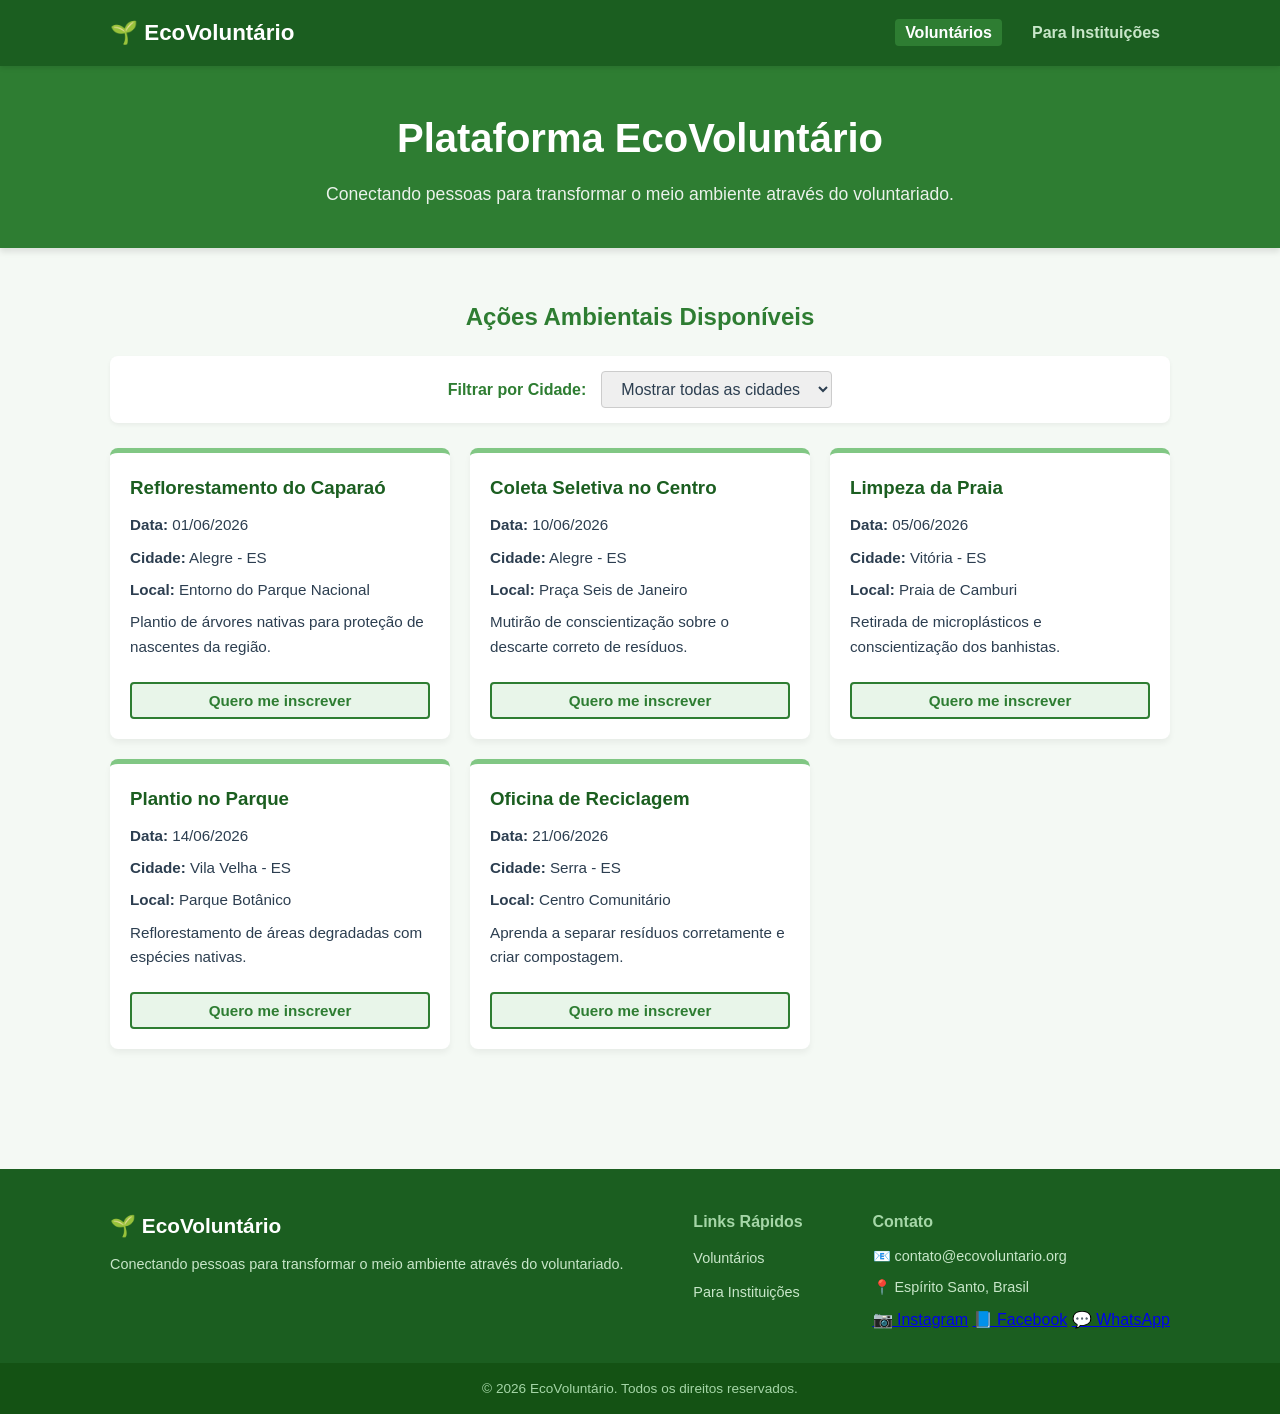
==== index.html @ f9b3243f "feat: adiciona redes sociais no footer" ====
<!DOCTYPE html>
<html lang="pt-BR">

<head>
    <meta charset="UTF-8">
    <meta name="viewport" content="width=device-width, initial-scale=1.0">
    <title>EcoVoluntário</title>
    <link rel="icon" type="image/x-icon" href="src/img/nature.png">
    <link rel="stylesheet" href="style.css">
</head>

<body>

    <nav class="navbar">
        <div class="nav-container">
            <a href="index.html" class="nav-logo">🌱 EcoVoluntário</a>
            <ul class="nav-menu">
                <li><a href="index.html" class="active">Voluntários</a></li>
                <li><a href="instituicao.html">Para Instituições</a></li>
            </ul>
        </div>
    </nav>

    <header>
        <h1>Plataforma EcoVoluntário</h1>
        <p>Conectando pessoas para transformar o meio ambiente através do voluntariado.</p>
    </header>

    <main class="container">
        <section class="acoes-section">
            <h2>Ações Ambientais Disponíveis</h2>

            <div class="filtro-container">
                <label for="filtro-cidade">Filtrar por Cidade:</label>
                <select id="filtro-cidade">
                    <option value="todos">Mostrar todas as cidades</option>
                    <option value="Alegre">Alegre</option>
                    <option value="Vitória">Vitória</option>
                    <option value="Vila Velha">Vila Velha</option>
                    <option value="Serra">Serra</option>
                </select>
            </div>

            <div class="cards-grid" id="cards-grid">
                <div class="card" data-cidade="Alegre">
                    <h3>Reflorestamento do Caparaó</h3>
                    <p><strong>Data:</strong> 01/06/2026</p>
                    <p><strong>Cidade:</strong> Alegre - ES</p>
                    <p><strong>Local:</strong> Entorno do Parque Nacional</p>
                    <p>Plantio de árvores nativas para proteção de nascentes da região.</p>
                    <button class="btn-card" data-acao-id="reflorestamento-alegre">Quero me inscrever</button>
                </div>

                <div class="card" data-cidade="Alegre">
                    <h3>Coleta Seletiva no Centro</h3>
                    <p><strong>Data:</strong> 10/06/2026</p>
                    <p><strong>Cidade:</strong> Alegre - ES</p>
                    <p><strong>Local:</strong> Praça Seis de Janeiro</p>
                    <p>Mutirão de conscientização sobre o descarte correto de resíduos.</p>
                    <button class="btn-card" data-acao-id="coleta-alegre">Quero me inscrever</button>
                </div>

                <div class="card" data-cidade="Vitória">
                    <h3>Limpeza da Praia</h3>
                    <p><strong>Data:</strong> 05/06/2026</p>
                    <p><strong>Cidade:</strong> Vitória - ES</p>
                    <p><strong>Local:</strong> Praia de Camburi</p>
                    <p>Retirada de microplásticos e conscientização dos banhistas.</p>
                    <button class="btn-card" data-acao-id="praia">Quero me inscrever</button>
                </div>

                <div class="card" data-cidade="Vila Velha">
                    <h3>Plantio no Parque</h3>
                    <p><strong>Data:</strong> 14/06/2026</p>
                    <p><strong>Cidade:</strong> Vila Velha - ES</p>
                    <p><strong>Local:</strong> Parque Botânico</p>
                    <p>Reflorestamento de áreas degradadas com espécies nativas.</p>
                    <button class="btn-card" data-acao-id="plantio">Quero me inscrever</button>
                </div>

                <div class="card" data-cidade="Serra">
                    <h3>Oficina de Reciclagem</h3>
                    <p><strong>Data:</strong> 21/06/2026</p>
                    <p><strong>Cidade:</strong> Serra - ES</p>
                    <p><strong>Local:</strong> Centro Comunitário</p>
                    <p>Aprenda a separar resíduos corretamente e criar compostagem.</p>
                    <button class="btn-card" data-acao-id="reciclagem">Quero me inscrever</button>
                </div>
            </div>
        </section>
    </main>

    <div id="modal-inscricao" class="modal">
        <div class="modal-content">
            <span class="btn-fechar">&times;</span>
            <h2>Faça sua Inscrição</h2>
            <p>Junte-se a nós nessa ação pelo meio ambiente!</p>
            
            <form id="form-voluntario">
                <div class="form-group">
                    <label for="nome">Nome Completo:</label>
                    <input type="text" id="nome" required placeholder="Digite seu nome">
                </div>

                <div class="form-group">
                    <label for="email">E-mail:</label>
                    <input type="email" id="email" required placeholder="seu.email@exemplo.com">
                </div>

                <div class="form-group">
                    <label for="acao-visivel">Ação Selecionada:</label>
                    <input type="text" id="acao-visivel" readonly style="background-color: #e8f5e9; color: #2e7d32; font-weight: bold; border: 1px solid #81c784;">
                </div>

                <button type="submit" class="btn-enviar">Confirmar Inscrição</button>
            </form>
        </div>
    </div>
<footer class="footer">
    <div class="footer-container">
        <div class="footer-coluna">
            <h3>🌱 EcoVoluntário</h3>
            <p>Conectando pessoas para transformar o meio ambiente através do voluntariado.</p>
        </div>
        <div class="footer-coluna">
            <h4>Links Rápidos</h4>
            <ul>
                <li><a href="index.html">Voluntários</a></li>
                <li><a href="instituicao.html">Para Instituições</a></li>
            </ul>
        </div>
        <div class="footer-coluna">
            <h4>Contato</h4>
            <p>📧 contato@ecovoluntario.org</p>
            <p>📍 Espírito Santo, Brasil</p>
            <div class="footer-redes">
                <a href="#">📷 Instagram</a>
                <a href="#">📘 Facebook</a>
                <a href="#">💬 WhatsApp</a>
            </div>
        </div>
    </div>
    <div class="footer-bottom">
        <p>© 2026 EcoVoluntário. Todos os direitos reservados.</p>
    </div>
</footer>
    <script src="script.js"></script>
</body>

</html>
---- style.css ----
/* Configurações Globais */
* {
    margin: 0;
    padding: 0;
    box-sizing: border-box;
}

body {
    font-family: 'Segoe UI', Tahoma, Geneva, Verdana, sans-serif;
    background-color: #f4f9f4;
    color: #2c3e50;
    line-height: 1.6;
}

.container {
    max-width: 1100px;
    margin: 0 auto;
    padding: 20px;
}

/*Navbar*/
.navbar {
    background-color: #1b5e20;
    padding: 15px 0;
    position: sticky;
    top: 0;
    z-index: 1000;
    box-shadow: 0 2px 5px rgba(0,0,0,0.1);
}

.nav-container {
    max-width: 1100px;
    margin: 0 auto;
    display: flex;
    justify-content: space-between;
    align-items: center;
    padding: 0 20px;
}

.nav-logo {
    color: white;
    font-size: 1.4rem;
    font-weight: bold;
    text-decoration: none;
}

.nav-menu {
    display: flex;
    list-style: none;
    gap: 20px;
}

.nav-menu a {
    color: #c8e6c9;
    text-decoration: none;
    font-weight: 600;
    font-size: 1rem;
    padding: 5px 10px;
    border-radius: 4px;
    transition: all 0.3s;
}

.nav-menu a:hover, .nav-menu a.active {
    color: white;
    background-color: #2e7d32;
}

/*Cabeçalho*/
header {
    background-color: #2e7d32;
    color: white;
    text-align: center;
    padding: 40px 20px;
    margin-bottom: 30px;
    box-shadow: 0 4px 6px rgba(0,0,0,0.1);
}

header h1 {
    font-size: 2.5rem;
    margin-bottom: 10px;
}

header p {
    font-size: 1.1rem;
    opacity: 0.9;
}

/* Seções */
h2 {
    color: #2e7d32;
    margin-bottom: 20px;
    text-align: center;
}

/* Filtro por Cidade */
.filtro-container {
    background: white;
    padding: 15px;
    border-radius: 8px;
    margin-bottom: 25px;
    box-shadow: 0 2px 4px rgba(0,0,0,0.05);
    display: flex;
    align-items: center;
    justify-content: center;
    gap: 15px;
}

.filtro-container label {
    font-weight: bold;
    color: #2e7d32;
}

.filtro-container select {
    padding: 8px 15px;
    border: 1px solid #ccc;
    border-radius: 4px;
    font-size: 1rem;
    color: #2c3e50;
    outline: none;
}

/* Cards */
.cards-grid {
    display: grid;
    grid-template-columns: repeat(auto-fit, minmax(280px, 1fr));
    gap: 20px;
    margin-bottom: 50px;
}

.card {
    background: white;
    padding: 20px;
    border-radius: 8px;
    border-top: 5px solid #81c784;
    box-shadow: 0 4px 6px rgba(0,0,0,0.05);
    transition: transform 0.2s;
}

.card:hover {
    transform: translateY(-5px);
}

.card h3 {
    margin-bottom: 10px;
    color: #1b5e20;
}

.card p {
    margin-bottom: 8px;
    font-size: 0.95rem;
}

/* Botão dos Cards */
.btn-card {
    display: inline-block;
    width: 100%;
    background-color: #e8f5e9;
    color: #2e7d32;
    border: 2px solid #2e7d32;
    padding: 8px 12px;
    font-size: 0.95rem;
    font-weight: bold;
    border-radius: 4px;
    cursor: pointer;
    transition: all 0.2s ease-in-out;
    margin-top: 15px;
}

.btn-card:hover {
    background-color: #2e7d32;
    color: white;
}

/* Formulário de Inscrição e Cadastro*/
.inscricao-section {
    background: white;
    max-width: 600px;
    margin: 0 auto 40px auto;
    padding: 30px;
    border-radius: 8px;
    box-shadow: 0 4px 10px rgba(0,0,0,0.08);
    border-top: 5px solid #2e7d32;
}

.inscricao-section p {
    text-align: center;
    margin-bottom: 25px;
    color: #7f8c8d;
}

.form-group {
    margin-bottom: 20px;
    text-align: left;
}

.form-group label {
    display: block;
    margin-bottom: 8px;
    font-weight: 600;
    color: #2c3e50;
}

.form-group input, .form-group select {
    width: 100%;
    padding: 12px;
    border: 1px solid #ccc;
    border-radius: 4px;
    font-size: 1rem;
    color: #2c3e50;
    background-color: #fff;
    outline: none;
    transition: border-color 0.2s;
}

.form-group input:focus, .form-group select:focus {
    border-color: #2e7d32;
    box-shadow: 0 0 0 2px rgba(46, 125, 50, 0.1);
}

.btn-enviar {
    display: block;
    width: 100%;
    background-color: #2e7d32;
    color: white;
    border: none;
    padding: 14px;
    font-size: 1.1rem;
    font-weight: bold;
    border-radius: 4px;
    cursor: pointer;
    transition: background 0.2s;
    margin-top: 10px;
}

.btn-enviar:hover {
    background-color: #1b5e20;
}

/* Pop-up */
.modal {
    display: none;
    position: fixed;
    z-index: 2000;
    left: 0;
    top: 0;
    width: 100%;
    height: 100%;
    background-color: rgba(0, 0, 0, 0.5);
    backdrop-filter: blur(3px);
    align-items: center;
    justify-content: center;
}

.modal-content {
    background-color: white;
    padding: 30px;
    border-radius: 8px;
    width: 90%;
    max-width: 500px;
    position: relative;
    box-shadow: 0 4px 20px rgba(0,0,0,0.15);
    animation: surgimento 0.3s ease-out;
}

@keyframes surgimento {
    from { transform: scale(0.8); opacity: 0; }
    to { transform: scale(1); opacity: 1; }
}

.btn-fechar {
    position: absolute;
    right: 20px;
    top: 15px;
    font-size: 2rem;
    font-weight: bold;
    color: #aaa;
    cursor: pointer;
    transition: color 0.2s;
}

.btn-fechar:hover {
    color: #e74c3c;
}
/* Footer */
.footer {
    background-color: #1b5e20;
    color: white;
    margin-top: 50px;
    padding: 40px 0 0 0;
}

.footer-container {
    max-width: 1100px;
    margin: 0 auto;
    padding: 0 20px;
    display: flex;
    justify-content: space-between;
    gap: 30px;
    flex-wrap: wrap;
}

.footer-coluna h3 {
    font-size: 1.3rem;
    margin-bottom: 10px;
    color: white;
}

.footer-coluna h4 {
    font-size: 1rem;
    margin-bottom: 10px;
    color: #a5d6a7;
}

.footer-coluna p {
    font-size: 0.9rem;
    color: #c8e6c9;
    margin-bottom: 8px;
}

.footer-coluna ul {
    list-style: none;
}

.footer-coluna ul li {
    margin-bottom: 8px;
}

.footer-coluna ul li a {
    color: #c8e6c9;
    text-decoration: none;
    font-size: 0.9rem;
    transition: color 0.2s;
}

.footer-coluna ul li a:hover {
    color: white;
}

.footer-bottom {
    text-align: center;
    margin-top: 30px;
    padding: 15px;
    background-color: #145214;
    font-size: 0.85rem;
    color: #a5d6a7;
}
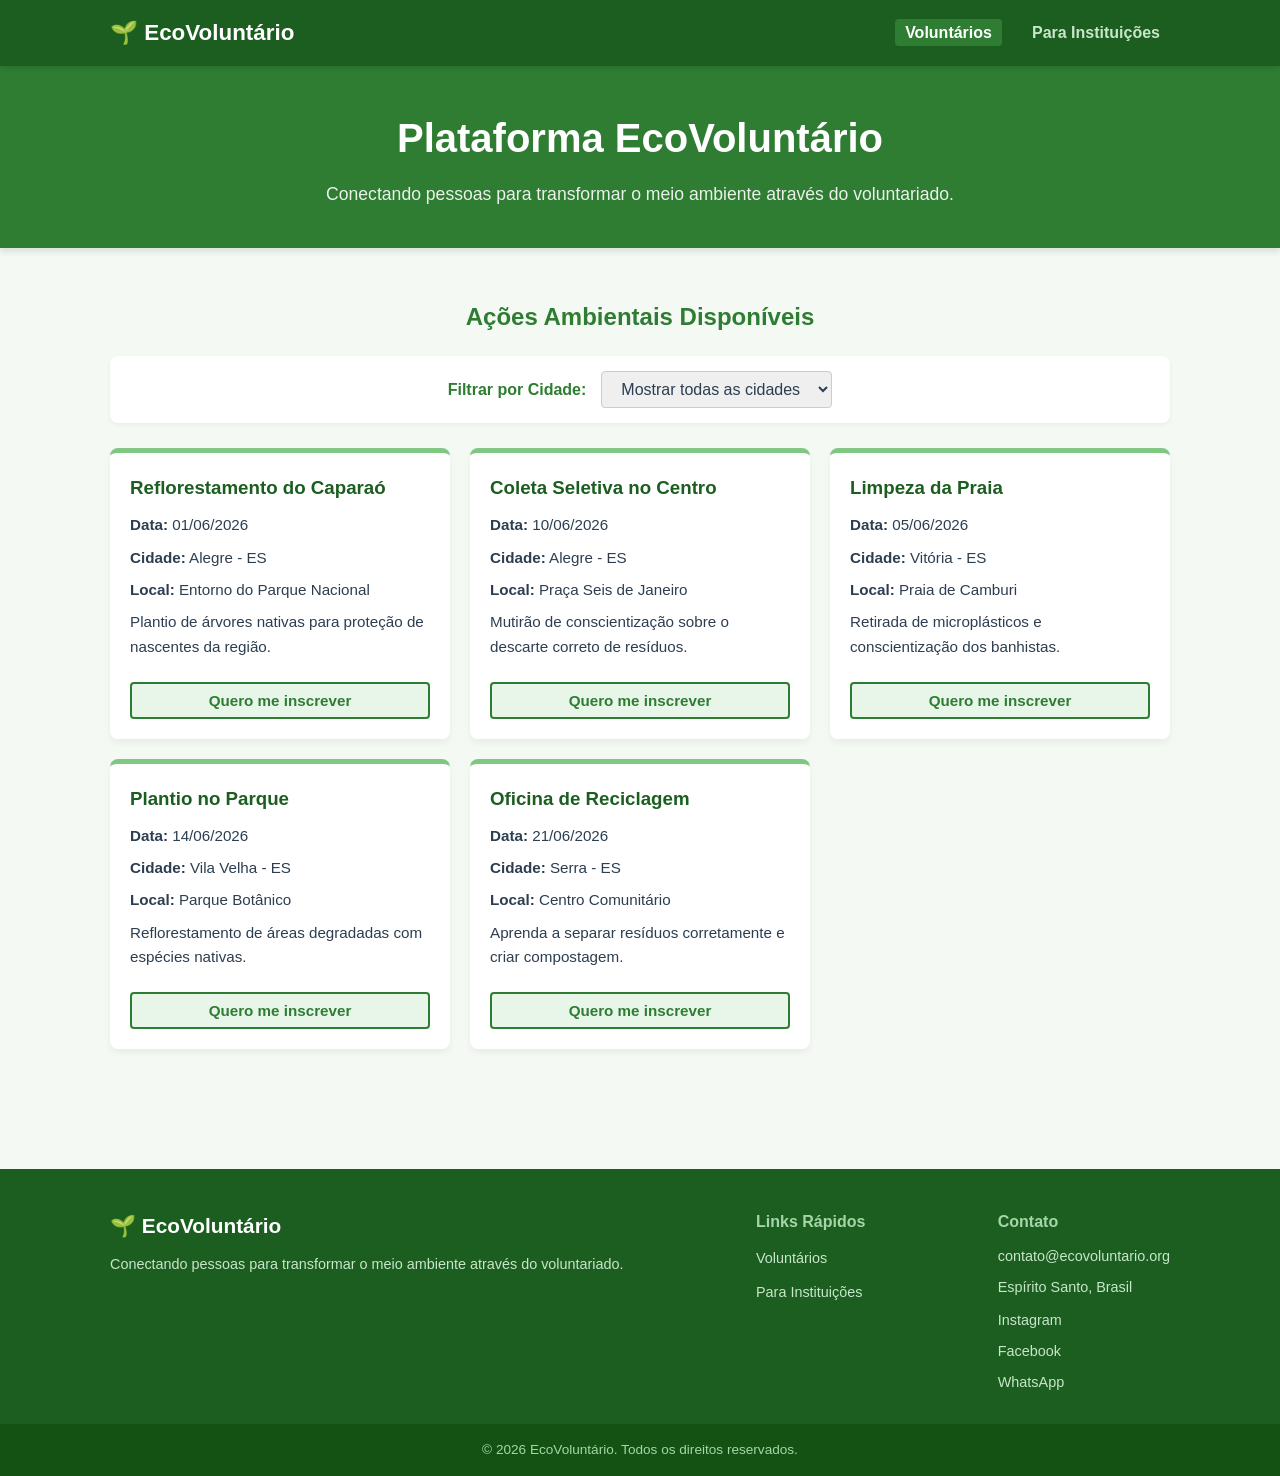
==== commit b4b124fe: "feat: adiciona rodape na pagina de instituicao para padronizacao visual" ====
--- a/index.html
+++ b/index.html
@@ -95,7 +95,7 @@
             <span class="btn-fechar">&times;</span>
             <h2>Faça sua Inscrição</h2>
             <p>Junte-se a nós nessa ação pelo meio ambiente!</p>
-            
+
             <form id="form-voluntario">
                 <div class="form-group">
                     <label for="nome">Nome Completo:</label>
@@ -109,41 +109,42 @@
 
                 <div class="form-group">
                     <label for="acao-visivel">Ação Selecionada:</label>
-                    <input type="text" id="acao-visivel" readonly style="background-color: #e8f5e9; color: #2e7d32; font-weight: bold; border: 1px solid #81c784;">
+                    <input type="text" id="acao-visivel" readonly
+                        style="background-color: #e8f5e9; color: #2e7d32; font-weight: bold; border: 1px solid #81c784;">
                 </div>
 
                 <button type="submit" class="btn-enviar">Confirmar Inscrição</button>
             </form>
         </div>
     </div>
-<footer class="footer">
-    <div class="footer-container">
-        <div class="footer-coluna">
-            <h3>🌱 EcoVoluntário</h3>
-            <p>Conectando pessoas para transformar o meio ambiente através do voluntariado.</p>
-        </div>
-        <div class="footer-coluna">
-            <h4>Links Rápidos</h4>
-            <ul>
-                <li><a href="index.html">Voluntários</a></li>
-                <li><a href="instituicao.html">Para Instituições</a></li>
-            </ul>
-        </div>
-        <div class="footer-coluna">
-            <h4>Contato</h4>
-            <p>📧 contato@ecovoluntario.org</p>
-            <p>📍 Espírito Santo, Brasil</p>
-            <div class="footer-redes">
-                <a href="#">📷 Instagram</a>
-                <a href="#">📘 Facebook</a>
-                <a href="#">💬 WhatsApp</a>
+    <footer class="footer">
+        <div class="footer-container">
+            <div class="footer-coluna">
+                <h3>🌱 EcoVoluntário</h3>
+                <p>Conectando pessoas para transformar o meio ambiente através do voluntariado.</p>
+            </div>
+            <div class="footer-coluna">
+                <h4>Links Rápidos</h4>
+                <ul>
+                    <li><a href="index.html">Voluntários</a></li>
+                    <li><a href="instituicao.html">Para Instituições</a></li>
+                </ul>
+            </div>
+            <div class="footer-coluna">
+                <h4>Contato</h4>
+                <p>contato@ecovoluntario.org</p>
+                <p>Espírito Santo, Brasil</p>
+                <div class="footer-redes">
+                    <a href="#">Instagram</a>
+                    <a href="#">Facebook</a>
+                    <a href="#">WhatsApp</a>
+                </div>
             </div>
         </div>
-    </div>
-    <div class="footer-bottom">
-        <p>© 2026 EcoVoluntário. Todos os direitos reservados.</p>
-    </div>
-</footer>
+        <div class="footer-bottom">
+            <p>© 2026 EcoVoluntário. Todos os direitos reservados.</p>
+        </div>
+    </footer>
     <script src="script.js"></script>
 </body>
 
--- a/style.css
+++ b/style.css
@@ -343,4 +343,22 @@
     background-color: #145214;
     font-size: 0.85rem;
     color: #a5d6a7;
+}
+/* Redes Sociais do Footer */
+.footer-redes {
+    display: flex;
+    flex-direction: column;
+    gap: 8px;
+    margin-top: 10px;
+}
+
+.footer-redes a {
+    color: #c8e6c9;
+    text-decoration: none;
+    font-size: 0.9rem;
+    transition: color 0.2s;
+}
+
+.footer-redes a:hover {
+    color: white;
 }
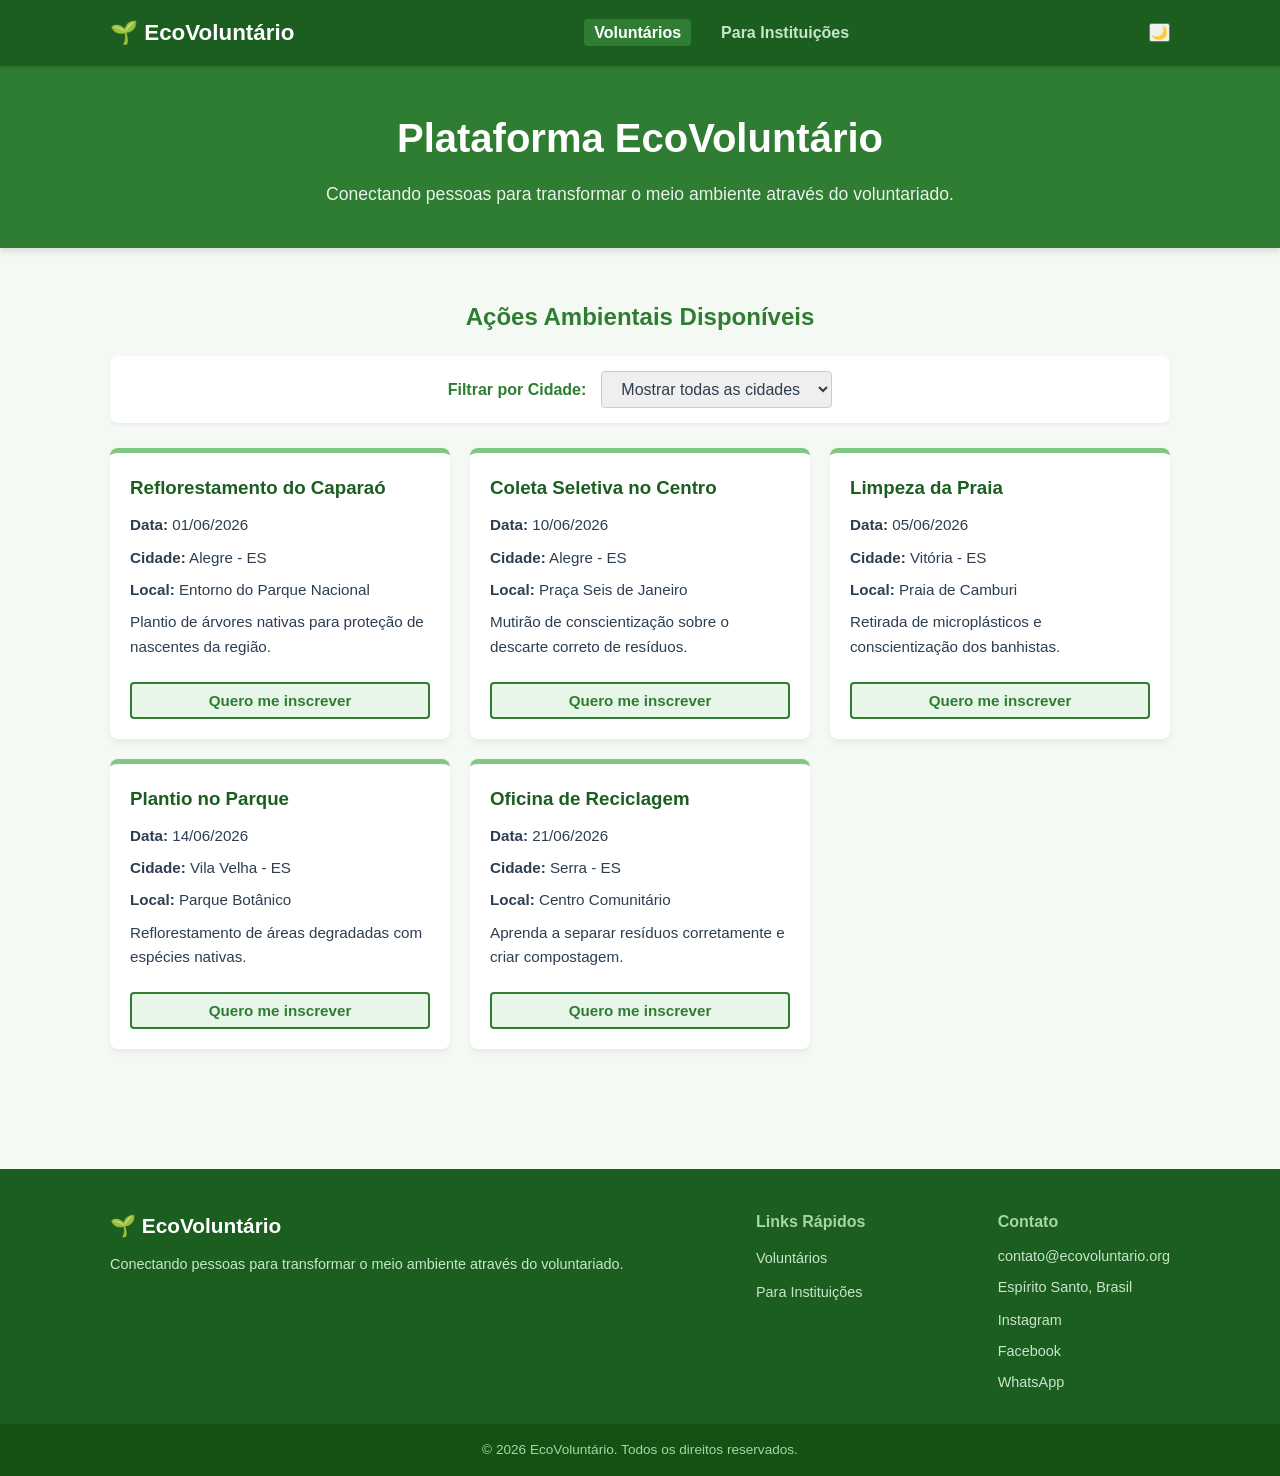
==== commit f8db5392: "feat: adiciona modo escuro frontend" ====
--- a/index.html
+++ b/index.html
@@ -18,6 +18,7 @@
                 <li><a href="index.html" class="active">Voluntários</a></li>
                 <li><a href="instituicao.html">Para Instituições</a></li>
             </ul>
+            <button id="btn-tema">🌙</button>
         </div>
     </nav>
 
--- a/style.css
+++ b/style.css
@@ -281,6 +281,40 @@
 .btn-fechar:hover {
     color: #e74c3c;
 }
+
+.btn-tema {
+    background:none;
+    border:none;
+    font-size:1.5rem;
+    cursor:pointer;
+    margin-left:15px;
+}
+
+   /*modo escuro*/
+body.dark-mode {
+    background-color: #121212;
+    color: #e0e0e0;
+}
+
+body.dark-mode .navbar,
+body.dark-mode .footer {
+    background-color: #1e1e1e;
+    color: #ffffff;
+    border-color: #333;
+}
+
+body.dark-mode .card,
+body.dark-mode .modal-content {
+    background-color: #1e1e1e;
+    color: #e0e0e0;
+    box-shadow: 0 4px 8px rgba(255, 255, 255, 0.05);
+}
+
+body.dark-mode .card h3,
+body.dark-mode h1, 
+body.dark-mode h2 {
+    color: #81c784;
+}
 /* Footer */
 .footer {
     background-color: #1b5e20;
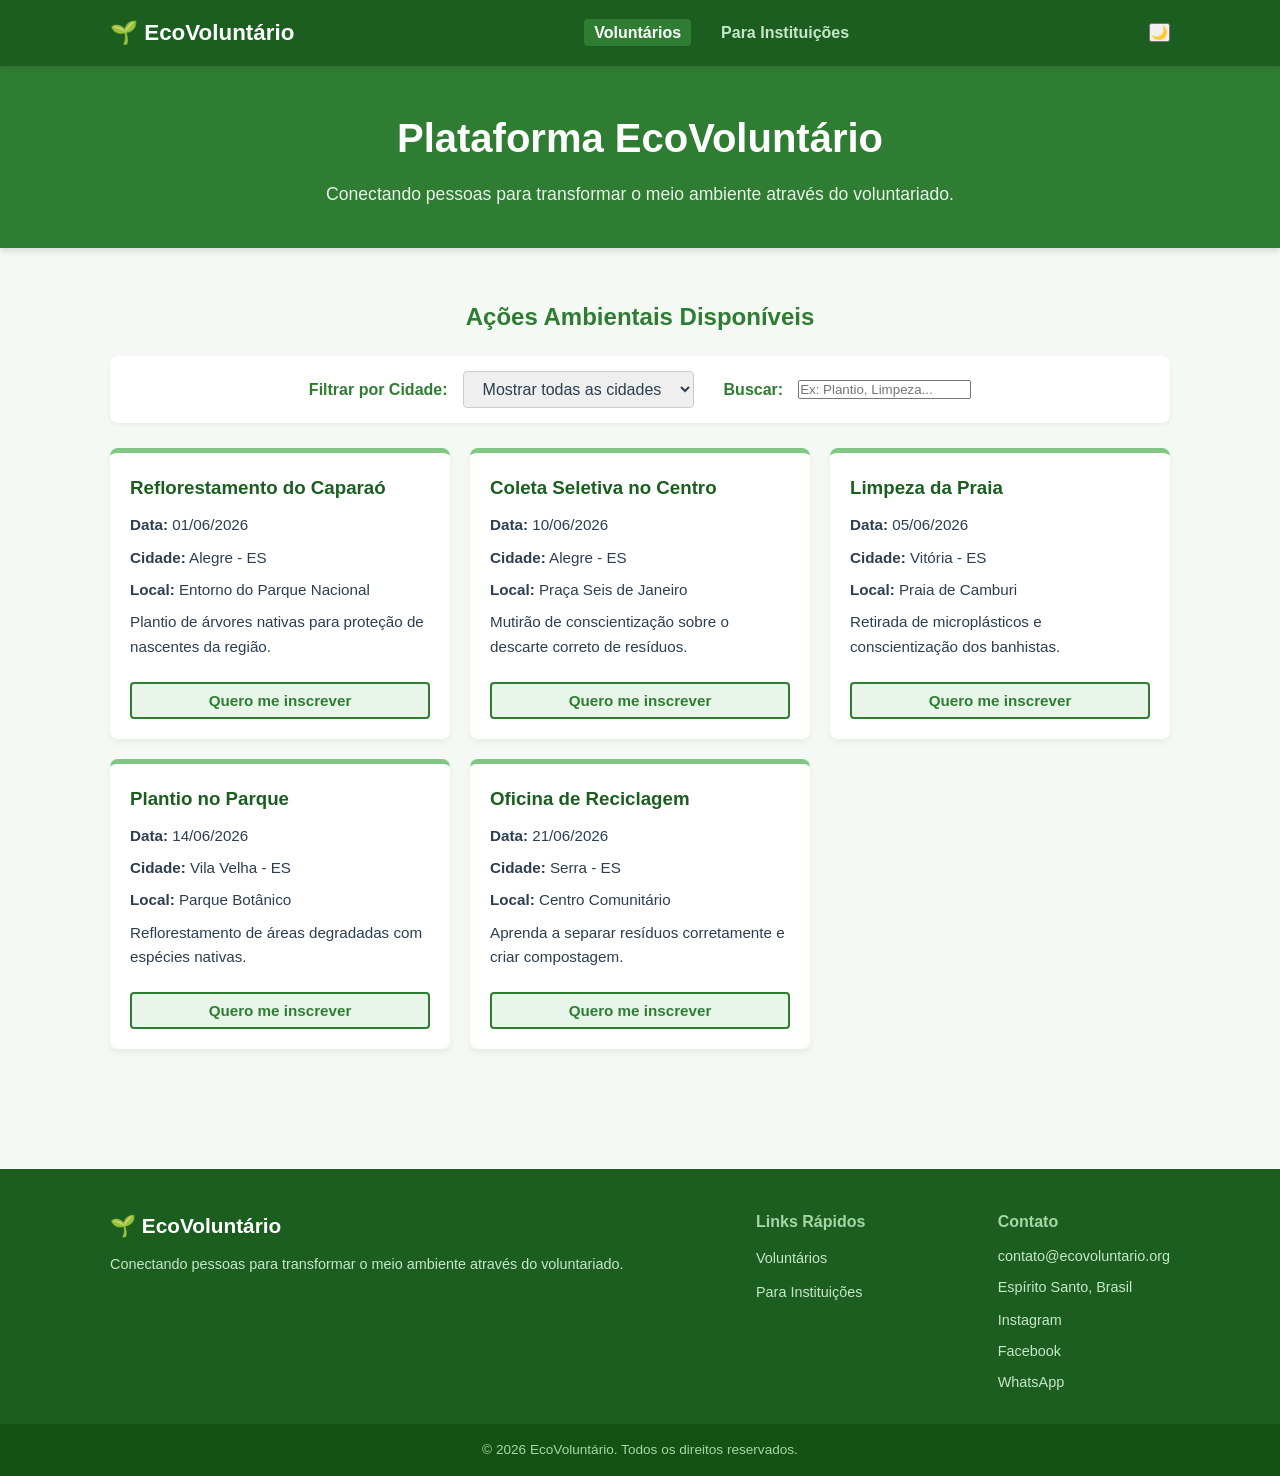
==== commit 96fdfdde: "feat: cria campo de busca de texto" ====
--- a/index.html
+++ b/index.html
@@ -40,6 +40,9 @@
                     <option value="Vila Velha">Vila Velha</option>
                     <option value="Serra">Serra</option>
                 </select>
+                <label for="busca-texto" style="margin-left: 15px;">Buscar:</label>
+                <input type="text" id="busca-texto" placeholder="Ex: Plantio, Limpeza...">
+
             </div>
 
             <div class="cards-grid" id="cards-grid">
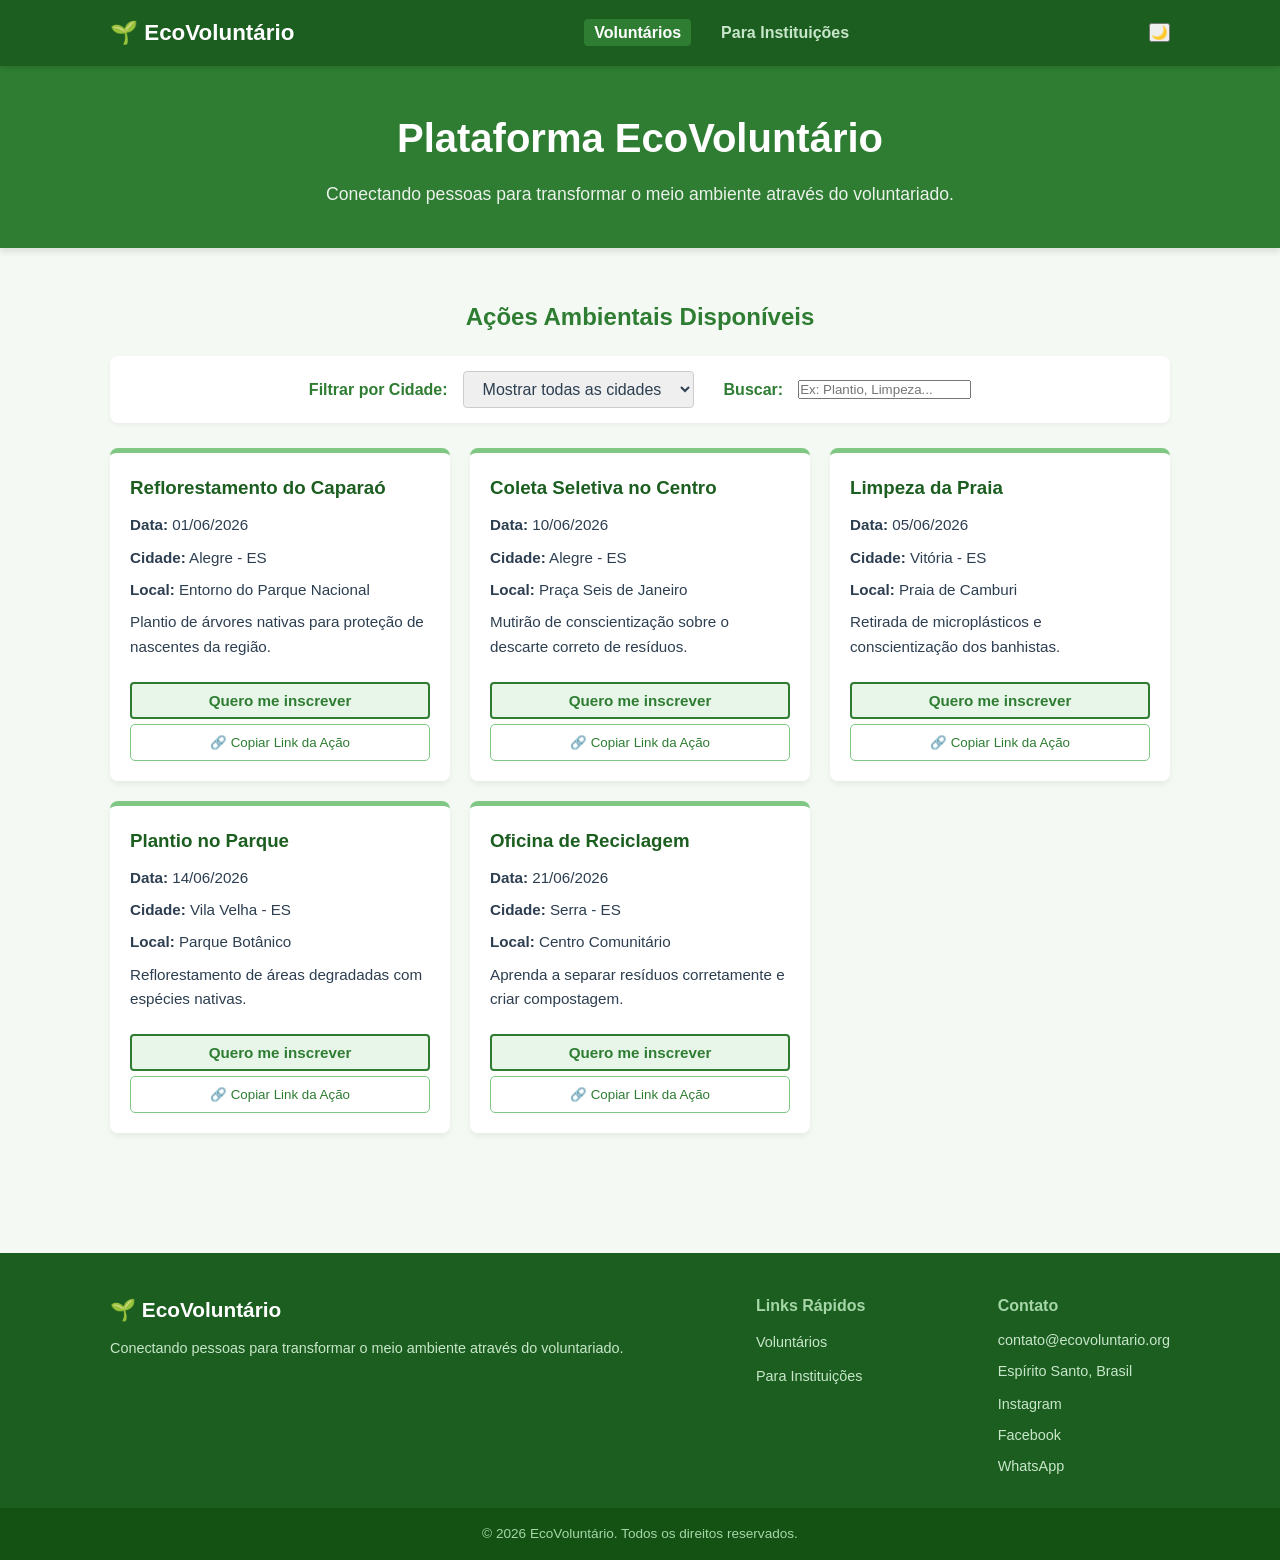
==== commit 3c82869d: "feat: adiciona botão para copartilhar a ação" ====
--- a/index.html
+++ b/index.html
@@ -53,6 +53,7 @@
                     <p><strong>Local:</strong> Entorno do Parque Nacional</p>
                     <p>Plantio de árvores nativas para proteção de nascentes da região.</p>
                     <button class="btn-card" data-acao-id="reflorestamento-alegre">Quero me inscrever</button>
+                    <button class="btn-share">🔗 Copiar Link da Ação</button>
                 </div>
 
                 <div class="card" data-cidade="Alegre">
@@ -62,6 +63,7 @@
                     <p><strong>Local:</strong> Praça Seis de Janeiro</p>
                     <p>Mutirão de conscientização sobre o descarte correto de resíduos.</p>
                     <button class="btn-card" data-acao-id="coleta-alegre">Quero me inscrever</button>
+                    <button class="btn-share">🔗 Copiar Link da Ação</button>
                 </div>
 
                 <div class="card" data-cidade="Vitória">
@@ -71,6 +73,7 @@
                     <p><strong>Local:</strong> Praia de Camburi</p>
                     <p>Retirada de microplásticos e conscientização dos banhistas.</p>
                     <button class="btn-card" data-acao-id="praia">Quero me inscrever</button>
+                    <button class="btn-share">🔗 Copiar Link da Ação</button>
                 </div>
 
                 <div class="card" data-cidade="Vila Velha">
@@ -80,6 +83,7 @@
                     <p><strong>Local:</strong> Parque Botânico</p>
                     <p>Reflorestamento de áreas degradadas com espécies nativas.</p>
                     <button class="btn-card" data-acao-id="plantio">Quero me inscrever</button>
+                    <button class="btn-share">🔗 Copiar Link da Ação</button>
                 </div>
 
                 <div class="card" data-cidade="Serra">
@@ -89,6 +93,7 @@
                     <p><strong>Local:</strong> Centro Comunitário</p>
                     <p>Aprenda a separar resíduos corretamente e criar compostagem.</p>
                     <button class="btn-card" data-acao-id="reciclagem">Quero me inscrever</button>
+                    <button class="btn-share">🔗 Copiar Link da Ação</button>
                 </div>
             </div>
         </section>
--- a/style.css
+++ b/style.css
@@ -289,6 +289,21 @@
     cursor:pointer;
     margin-left:15px;
 }
+.btn-share {
+    background: transparent;
+    border: 1px solid #81c784;
+    color: #2e7d32;
+    padding: 10px;
+    border-radius: 5px;
+    cursor: pointer;
+    margin-top: 5px;
+    width: 100%;
+    transition: background-color 0.3s ease;
+}
+
+.btn-share:hover {
+    background-color: #e8f5e9;
+}
 
    /*modo escuro*/
 body.dark-mode {
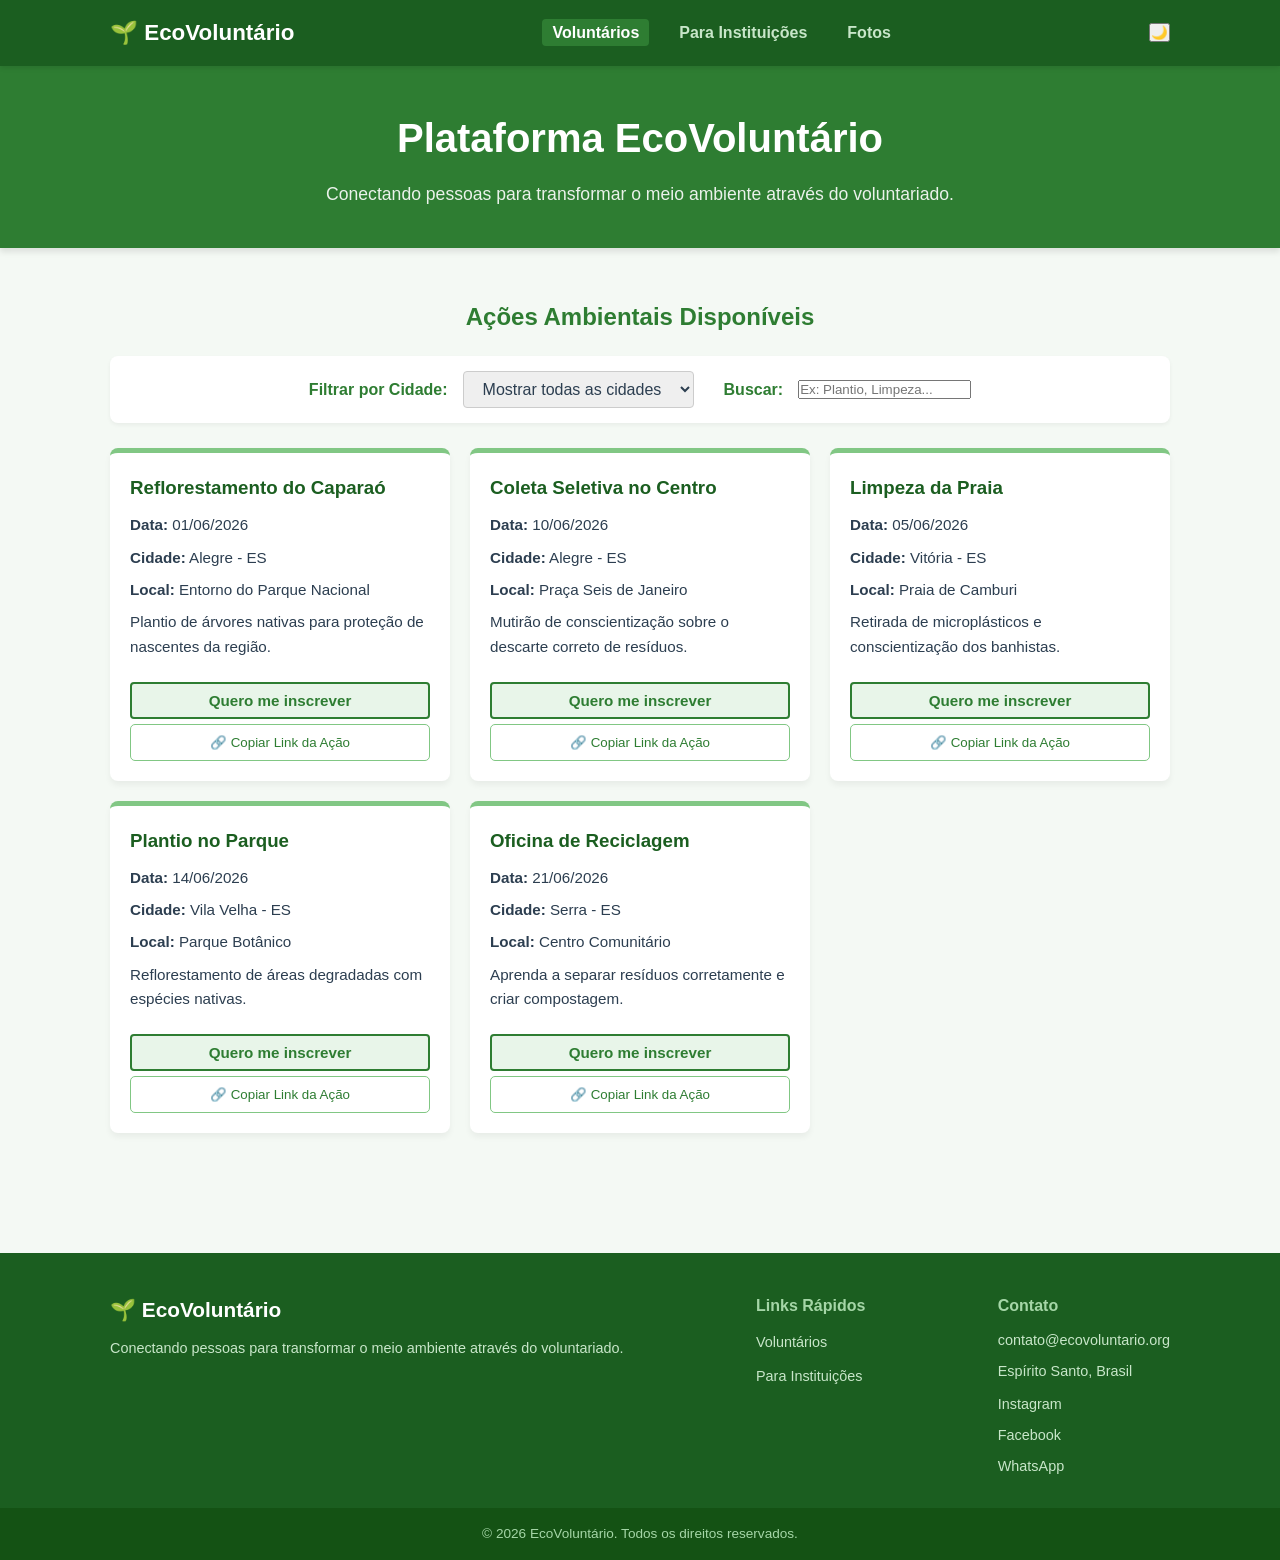
==== commit e2112f2e: "Feature/adicionadoHtmlDaAbaFotos" ====
--- a/index.html
+++ b/index.html
@@ -17,6 +17,7 @@
             <ul class="nav-menu">
                 <li><a href="index.html" class="active">Voluntários</a></li>
                 <li><a href="instituicao.html">Para Instituições</a></li>
+                <li><a href="fotos.html">Fotos</a></li> 
             </ul>
             <button id="btn-tema">🌙</button>
         </div>
@@ -96,6 +97,9 @@
                     <button class="btn-share">🔗 Copiar Link da Ação</button>
                 </div>
             </div>
+
+            <p id="mensagem-sem-resultados" class="msg-vazia">Nenhuma ação encontrada para esta busca. 😥</p>
+
         </section>
     </main>
 
--- a/style.css
+++ b/style.css
@@ -330,6 +330,16 @@
 body.dark-mode h2 {
     color: #81c784;
 }
+
+.msg-vazia {
+    display: none; /* Fica escondido até o JS mandar aparecer */
+    text-align: center;
+    color: #666;
+    margin-top: 30px;
+    font-size: 1.2rem;
+    font-style: italic;
+    width: 100%;
+}
 /* Footer */
 .footer {
     background-color: #1b5e20;
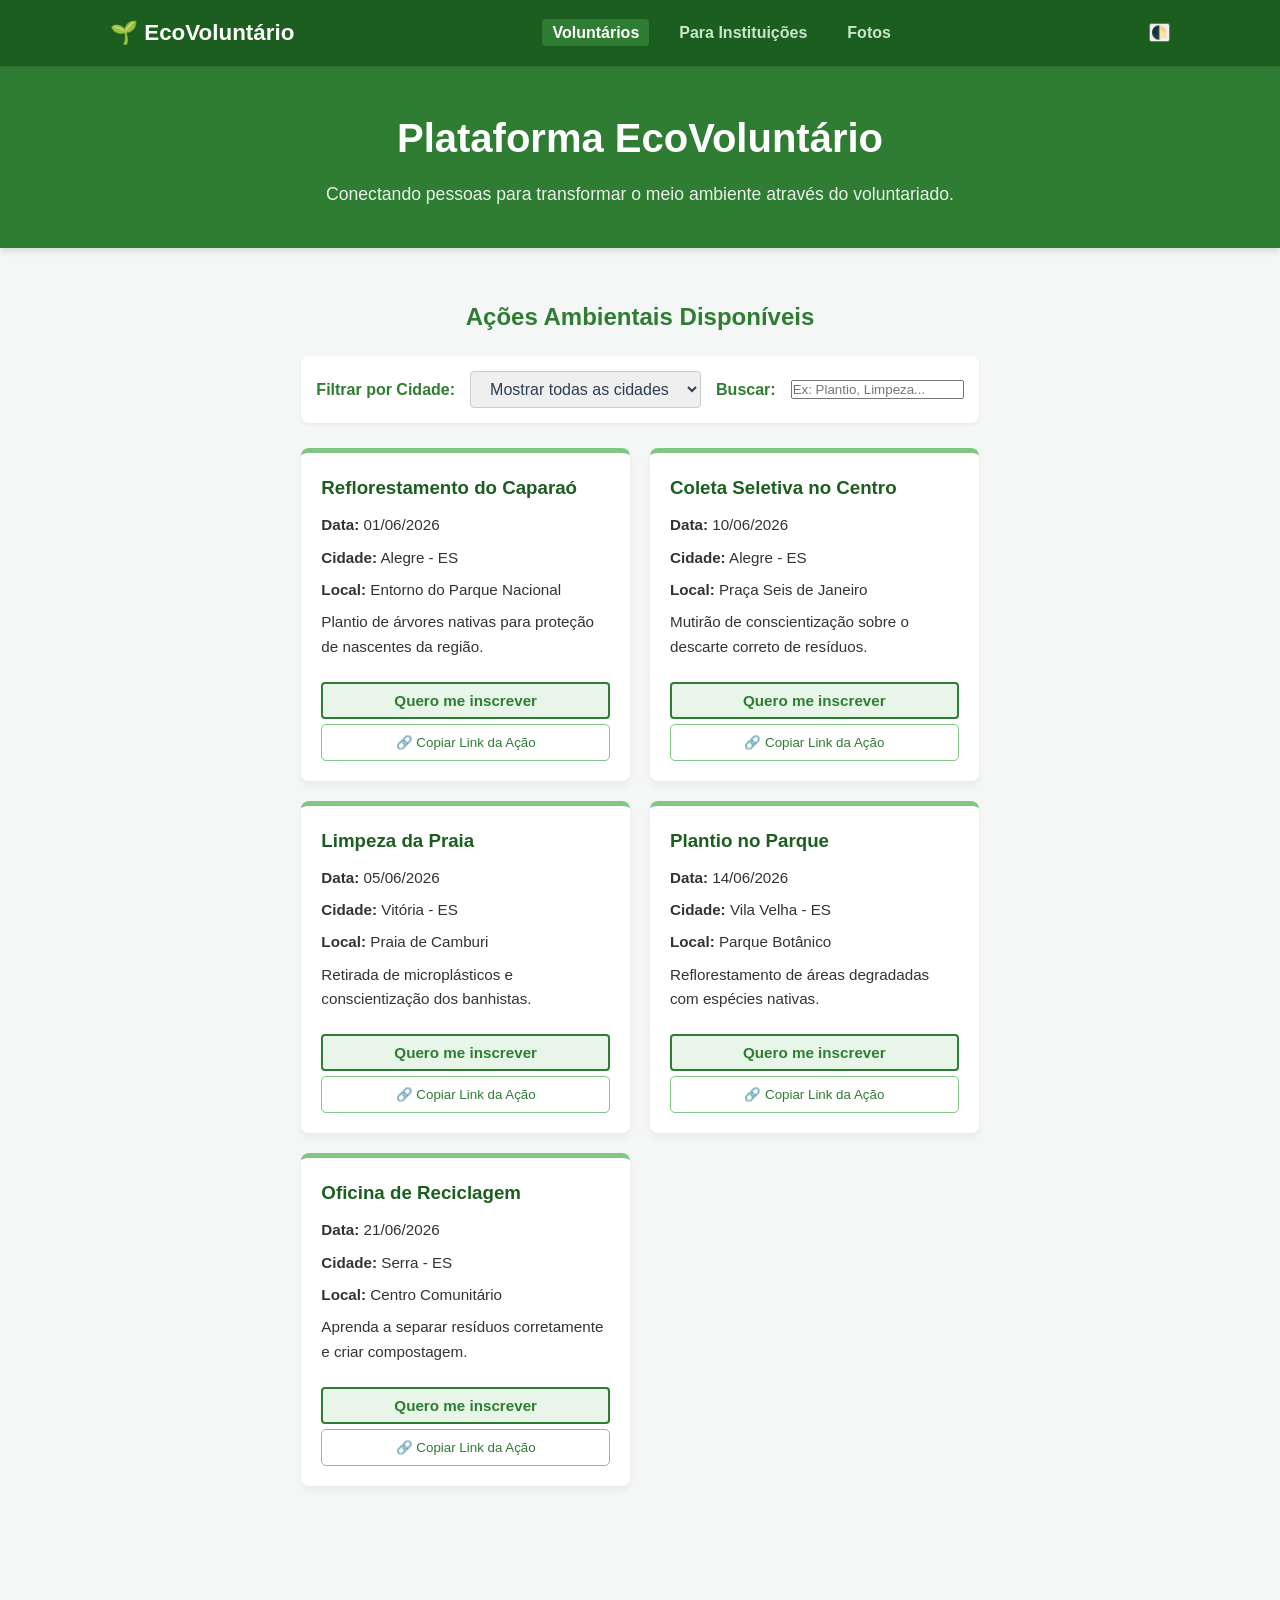
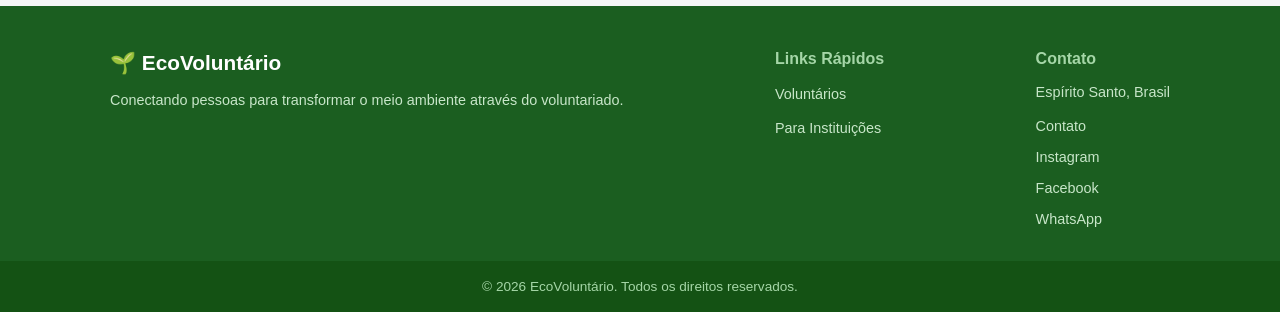
==== commit 61829267: "feat:adiciona pagina contato" ====
--- a/index.html
+++ b/index.html
@@ -19,7 +19,7 @@
                 <li><a href="instituicao.html">Para Instituições</a></li>
                 <li><a href="fotos.html">Fotos</a></li> 
             </ul>
-            <button id="btn-tema">🌙</button>
+            <button id="btn-tema">🌓</button>
         </div>
     </nav>
 
@@ -41,7 +41,7 @@
                     <option value="Vila Velha">Vila Velha</option>
                     <option value="Serra">Serra</option>
                 </select>
-                <label for="busca-texto" style="margin-left: 15px;">Buscar:</label>
+                <label for="busca-texto" class="buscar" >Buscar:</label>
                 <input type="text" id="busca-texto" placeholder="Ex: Plantio, Limpeza...">
 
             </div>
@@ -64,7 +64,7 @@
                     <p><strong>Local:</strong> Praça Seis de Janeiro</p>
                     <p>Mutirão de conscientização sobre o descarte correto de resíduos.</p>
                     <button class="btn-card" data-acao-id="coleta-alegre">Quero me inscrever</button>
-                    <button class="btn-share">🔗 Copiar Link da Ação</button>
+                    <button class="btn-share" >🔗 Copiar Link da Ação</button>
                 </div>
 
                 <div class="card" data-cidade="Vitória">
@@ -145,9 +145,10 @@
             </div>
             <div class="footer-coluna">
                 <h4>Contato</h4>
-                <p>contato@ecovoluntario.org</p>
                 <p>Espírito Santo, Brasil</p>
                 <div class="footer-redes">
+                    <a href="contato.html">Contato</a>
+
                     <a href="#">Instagram</a>
                     <a href="#">Facebook</a>
                     <a href="#">WhatsApp</a>
--- a/style.css
+++ b/style.css
@@ -420,4 +420,579 @@
 
 .footer-redes a:hover {
     color: white;
-}+}
+
+/*  MELHORIA: Hover nos inputs */
+.form-group input:hover,
+.form-group select:hover {
+    border-color: #81c784;
+}
+
+.btn-enviar {
+    display: block;
+    width: 100%;
+    background-color: #2e7d32;
+    color: white;
+    border: none;
+    padding: 14px;
+    font-size: 1.1rem;
+    font-weight: bold;
+    border-radius: 4px;
+    cursor: pointer;
+    transition: background 0.3s, transform 0.2s, box-shadow 0.2s;
+    margin-top: 10px;
+}
+
+/*  MELHORIA: Hover com elevação */
+.btn-enviar:hover {
+    background-color: #1b5e20;
+    transform: translateY(-2px);
+    box-shadow: 0 6px 14px rgba(27,94,32,0.3);
+}
+
+.btn-enviar:active {
+    transform: translateY(0);
+    box-shadow: none;
+}
+
+/* ==========================================
+   POP-UP / MODAL
+   ========================================== */
+.modal {
+    display: none;
+    position: fixed;
+    z-index: 2000;
+    left: 0;
+    top: 0;
+    width: 100%;
+    height: 100%;
+    background-color: rgba(0, 0, 0, 0.5);
+    backdrop-filter: blur(3px);
+    align-items: center;
+    justify-content: center;
+}
+
+.modal-content {
+    background-color: white;
+    padding: 30px;
+    border-radius: 8px;
+    width: 90%;
+    max-width: 500px;
+    position: relative;
+    box-shadow: 0 4px 20px rgba(0,0,0,0.15);
+    animation: surgimento 0.3s ease-out;
+}
+
+.btn-fechar {
+    position: absolute;
+    right: 20px;
+    top: 15px;
+    font-size: 2rem;
+    font-weight: bold;
+    color: #aaa;
+    cursor: pointer;
+    transition: color 0.2s, transform 0.2s;
+}
+
+/*  MELHORIA: Hover com rotação no X */
+.btn-fechar:hover {
+    color: #e74c3c;
+    transform: rotate(90deg);
+}
+
+/* ==========================================
+   BOTÕES EXTRAS
+   ========================================== */
+.btn-tema {
+    background: none;
+    border: none;
+    font-size: 1.5rem;
+    cursor: pointer;
+    margin-left: 15px;
+    transition: transform 0.3s ease;
+}
+
+.btn-tema:hover {
+    transform: rotate(20deg) scale(1.2);
+}
+
+.btn-share {
+    background: transparent;
+    border: 1px solid #81c784;
+    color: #2e7d32;
+    padding: 10px;
+    border-radius: 5px;
+    cursor: pointer;
+    margin-top: 5px;
+    width: 100%;
+    transition: background-color 0.3s ease, transform 0.2s;
+}
+
+/*  MELHORIA: Hover com escala */
+.btn-share:hover {
+    background-color: #e8f5e9;
+    transform: scale(1.02);
+}
+
+/* ==========================================
+    TOAST — ALERTA PERSONALIZADO
+   ========================================== */
+.toast {
+    position: fixed;
+    bottom: 30px;
+    right: 30px;
+    background-color: #2e7d32;
+    color: white;
+    padding: 14px 22px;
+    border-radius: 8px;
+    font-size: 0.95rem;
+    font-weight: 600;
+    box-shadow: 0 6px 20px rgba(0,0,0,0.2);
+    z-index: 9999;
+    opacity: 0;
+    transform: translateY(20px);
+    transition: opacity 0.4s ease, transform 0.4s ease;
+    max-width: 320px;
+    pointer-events: none;
+}
+
+.toast.show {
+    opacity: 1;
+    transform: translateY(0);
+}
+
+/* ==========================================
+   MODO ESCURO
+   ========================================== */
+body.dark-mode {
+    background-color: #121212;
+    color: #e0e0e0;
+}
+
+body.dark-mode .navbar,
+body.dark-mode .footer {
+    background-color: #1e1e1e;
+    color: #ffffff;
+    border-color: #333;
+}
+
+body.dark-mode .card,
+body.dark-mode .modal-content,
+body.dark-mode .inscricao-section,
+body.dark-mode .filtro-container {
+    background-color: #1e1e1e;
+    color: #e0e0e0;
+    box-shadow: 0 4px 8px rgba(255, 255, 255, 0.05);
+}
+
+body.dark-mode .card h3,
+body.dark-mode h1,
+body.dark-mode h2 {
+    color: #81c784;
+}
+
+body.dark-mode .form-group input,
+body.dark-mode .form-group select {
+    background-color: #2a2a2a;
+    color: #e0e0e0;
+    border-color: #444;
+}
+
+body.dark-mode .toast {
+    background-color: #388e3c;
+}
+
+/* ==========================================
+   MENSAGEM VAZIA
+   ========================================== */
+.msg-vazia {
+    display: none;
+    text-align: center;
+    color: #666;
+    margin-top: 30px;
+    font-size: 1.2rem;
+    font-style: italic;
+    width: 100%;
+    animation: fadeIn 0.4s ease;
+}
+
+/* ==========================================
+   FOOTER
+   ========================================== */
+.footer {
+    background-color: #1b5e20;
+    color: white;
+    margin-top: 50px;
+    padding: 40px 0 0 0;
+}
+
+.footer-container {
+    max-width: 1100px;
+    margin: 0 auto;
+    padding: 0 20px;
+    display: flex;
+    justify-content: space-between;
+    gap: 30px;
+    flex-wrap: wrap; /*  RESPONSIVIDADE */
+}
+
+.footer-coluna h3 {
+    font-size: 1.3rem;
+    margin-bottom: 10px;
+    color: white;
+}
+
+.footer-coluna h4 {
+    font-size: 1rem;
+    margin-bottom: 10px;
+    color: #a5d6a7;
+}
+
+.footer-coluna p {
+    font-size: 0.9rem;
+    color: #c8e6c9;
+    margin-bottom: 8px;
+}
+
+.footer-coluna ul {
+    list-style: none;
+}
+
+.footer-coluna ul li {
+    margin-bottom: 8px;
+}
+
+.footer-coluna ul li a {
+    color: #c8e6c9;
+    text-decoration: none;
+    font-size: 0.9rem;
+    transition: color 0.2s, padding-left 0.2s;
+}
+
+/*  MELHORIA: Hover com deslocamento no footer */
+.footer-coluna ul li a:hover {
+    color: white;
+    padding-left: 6px;
+}
+
+.footer-bottom {
+    text-align: center;
+    margin-top: 30px;
+    padding: 15px;
+    background-color: #145214;
+    font-size: 0.85rem;
+    color: #a5d6a7;
+}
+
+.footer-redes {
+    display: flex;
+    flex-direction: column;
+    gap: 8px;
+    margin-top: 10px;
+}
+
+.footer-redes a {
+    color: #c8e6c9;
+    text-decoration: none;
+    font-size: 0.9rem;
+    transition: color 0.2s, transform 0.2s;
+    display: inline-block;
+}
+
+/*  MELHORIA: Hover nas redes sociais */
+.footer-redes a:hover {
+    color: white;
+    transform: translateX(4px);
+}
+
+/* ==========================================
+    RESPONSIVIDADE — MEDIA QUERIES
+   ========================================== */
+
+/* Tablet */
+@media (max-width: 768px) {
+    header h1 {
+        font-size: 1.8rem;
+    }
+
+    header p {
+        font-size: 1rem;
+    }
+
+    .nav-menu {
+        display: none;
+        flex-direction: column;
+        position: absolute;
+        top: 60px;
+        left: 0;
+        width: 100%;
+        background-color: #1b5e20;
+        padding: 10px 0;
+        box-shadow: 0 4px 8px rgba(0,0,0,0.2);
+    }
+
+    .nav-menu.aberto {
+        display: flex;
+    }
+
+    .nav-menu li {
+        text-align: center;
+        padding: 10px 0;
+    }
+
+    .menu-toggle {
+        display: flex;
+    }
+
+    .cards-grid {
+        grid-template-columns: repeat(auto-fit, minmax(240px, 1fr));
+    }
+
+    .inscricao-section {
+        padding: 20px 15px;
+        margin: 0 10px 30px 10px;
+    }
+
+    .footer-container {
+        flex-direction: column;
+        align-items: flex-start;
+    }
+}
+
+/* Mobile */
+@media (max-width: 480px) {
+    header h1 {
+        font-size: 1.4rem;
+    }
+
+    .container {
+        padding: 10px;
+    }
+
+    .cards-grid {
+        grid-template-columns: 1fr;
+    }
+
+    .filtro-container {
+        flex-direction: column;
+        align-items: stretch;
+        text-align: center;
+    }
+
+    .filtro-container select {
+        width: 100%;
+    }
+
+    .toast {
+        bottom: 15px;
+        right: 15px;
+        left: 15px;
+        max-width: 100%;
+    }
+
+    .modal-content {
+        padding: 20px 15px;
+    }
+}
+/* so pra eu não me perder aqui começa as galerias */
+
+   .galeria-grid {
+    display: grid; 
+    grid-template-columns: repeat(auto-fit, minmax(280px, 1fr)); 
+    gap: 20px; 
+    margin-bottom: 50px;
+}
+
+.galeria-item {
+    position: relative;
+    overflow: hidden; 
+    border-radius: 8px; 
+    box-shadow: 0 4px 6px rgba(0,0,0,0.05); 
+    height: 220px; 
+}
+
+.galeria-item img {
+    width: 100%;
+    height: 100%;
+    object-fit: cover; 
+    transition: transform 0.4s ease; 
+    display: block;
+}
+
+.galeria-overlay {
+    position: absolute;
+    bottom: 0;
+    left: 0;
+    right: 0;
+    background: linear-gradient(transparent, rgba(27, 94, 32, 0.9)); 
+    overflow: hidden;
+    width: 100%;
+    height: 0; 
+    transition: height 0.3s ease; 
+    display: flex;
+    align-items: flex-end;
+    padding: 0 15px;
+}
+
+.galeria-overlay p {
+    color: white;
+    font-size: 1rem;
+    font-weight: 600;
+    margin-bottom: 15px;
+}
+
+
+.galeria-item:hover img {
+    transform: scale(1.1); 
+
+.galeria-item:hover .galeria-overlay {
+    height: 50%; 
+}
+
+/* modo trevoso*/
+body.dark-mode .galeria-item {
+    box-shadow: 0 4px 8px rgba(255, 255, 255, 0.05);
+}
+
+body.dark-mode .galeria-overlay {
+    background: linear-gradient(transparent, rgba(18, 18, 18, 0.95)); 
+}
+}
+
+/* Reset de Estilos Básicos */
+* {
+    margin: 0;
+    padding: 0;
+    box-sizing: border-box;
+    font-family: 'Segoe UI', Tahoma, Geneva, Verdana, sans-serif;
+}
+
+body {
+    background-color: #f4f7f6;
+    color: #333;
+    display: flex;
+    flex-direction: column;
+    min-height: 100vh;
+}
+
+/* Container Principal */
+.container-contato {
+    max-width: 1100px;
+    margin: 50px auto;
+    padding: 20px;
+    display: grid;
+    grid-template-columns: 1fr 1fr;
+    gap: 40px;
+    background: #ffffff;
+    border-radius: 12px;
+    box-shadow: 0 4px 15px rgba(0, 0, 0, 0.05);
+}
+
+@media (max-width: 768px) {
+    .container-contato {
+        grid-template-columns: 1fr;
+        margin: 20px;
+    }
+}
+
+/* Seção de Informações da Esquerda */
+.info-contato {
+    padding: 20px;
+    display: flex;
+    flex-direction: column;
+    justify-content: center;
+}
+
+.info-contato h2 {
+    color: #2e7d32; /* Verde Ecológico */
+    font-size: 2rem;
+    margin-bottom: 15px;
+}
+
+.info-contato p {
+    color: #666;
+    line-height: 1.6;
+    margin-bottom: 30px;
+}
+
+.detalhes-lista {
+    list-style: none;
+}
+
+.detalhes-lista li {
+    margin-bottom: 20px;
+    display: flex;
+    align-items: center;
+    font-size: 1rem;
+    color: #444;
+}
+
+.detalhes-lista li span {
+    font-size: 1.5rem;
+    margin-right: 15px;
+}
+
+/* Seção do Formulário da Direita */
+.formulario-contato {
+    background: #fafafa;
+    padding: 30px;
+    border-radius: 8px;
+    border: 1px solid #eeeeee;
+}
+
+.formulario-contato h3 {
+    margin-bottom: 20px;
+    color: #333;
+}
+
+.grupo-campo {
+    margin-bottom: 20px;
+}
+
+.grupo-campo label {
+    display: block;
+    margin-bottom: 8px;
+    font-weight: 600;
+    font-size: 0.9rem;
+    color: #555;
+}
+
+.grupo-campo input,
+.grupo-campo textarea {
+    width: 100%;
+    padding: 12px;
+    border: 1px solid #ccc;
+    border-radius: 6px;
+    font-size: 1rem;
+    transition: border-color 0.3s ease;
+    outline: none;
+}
+
+.grupo-campo input:focus,
+.grupo-campo textarea:focus {
+    border-color: #2e7d32;
+    box-shadow: 0 0 5px rgba(46, 125, 50, 0.2);
+}
+
+.grupo-campo textarea {
+    resize: vertical;
+    min-height: 120px;
+}
+
+/* Botão Enviar */
+.btn-enviar {
+    width: 100%;
+    background-color: #2e7d32;
+    color: white;
+    padding: 14px;
+    border: none;
+    border-radius: 6px;
+    font-size: 1rem;
+    font-weight: bold;
+    cursor: pointer;
+    transition: background-color 0.3s ease;
+}
+
+.btn-enviar:hover {
+    background-color: #1b5e20;
+}
